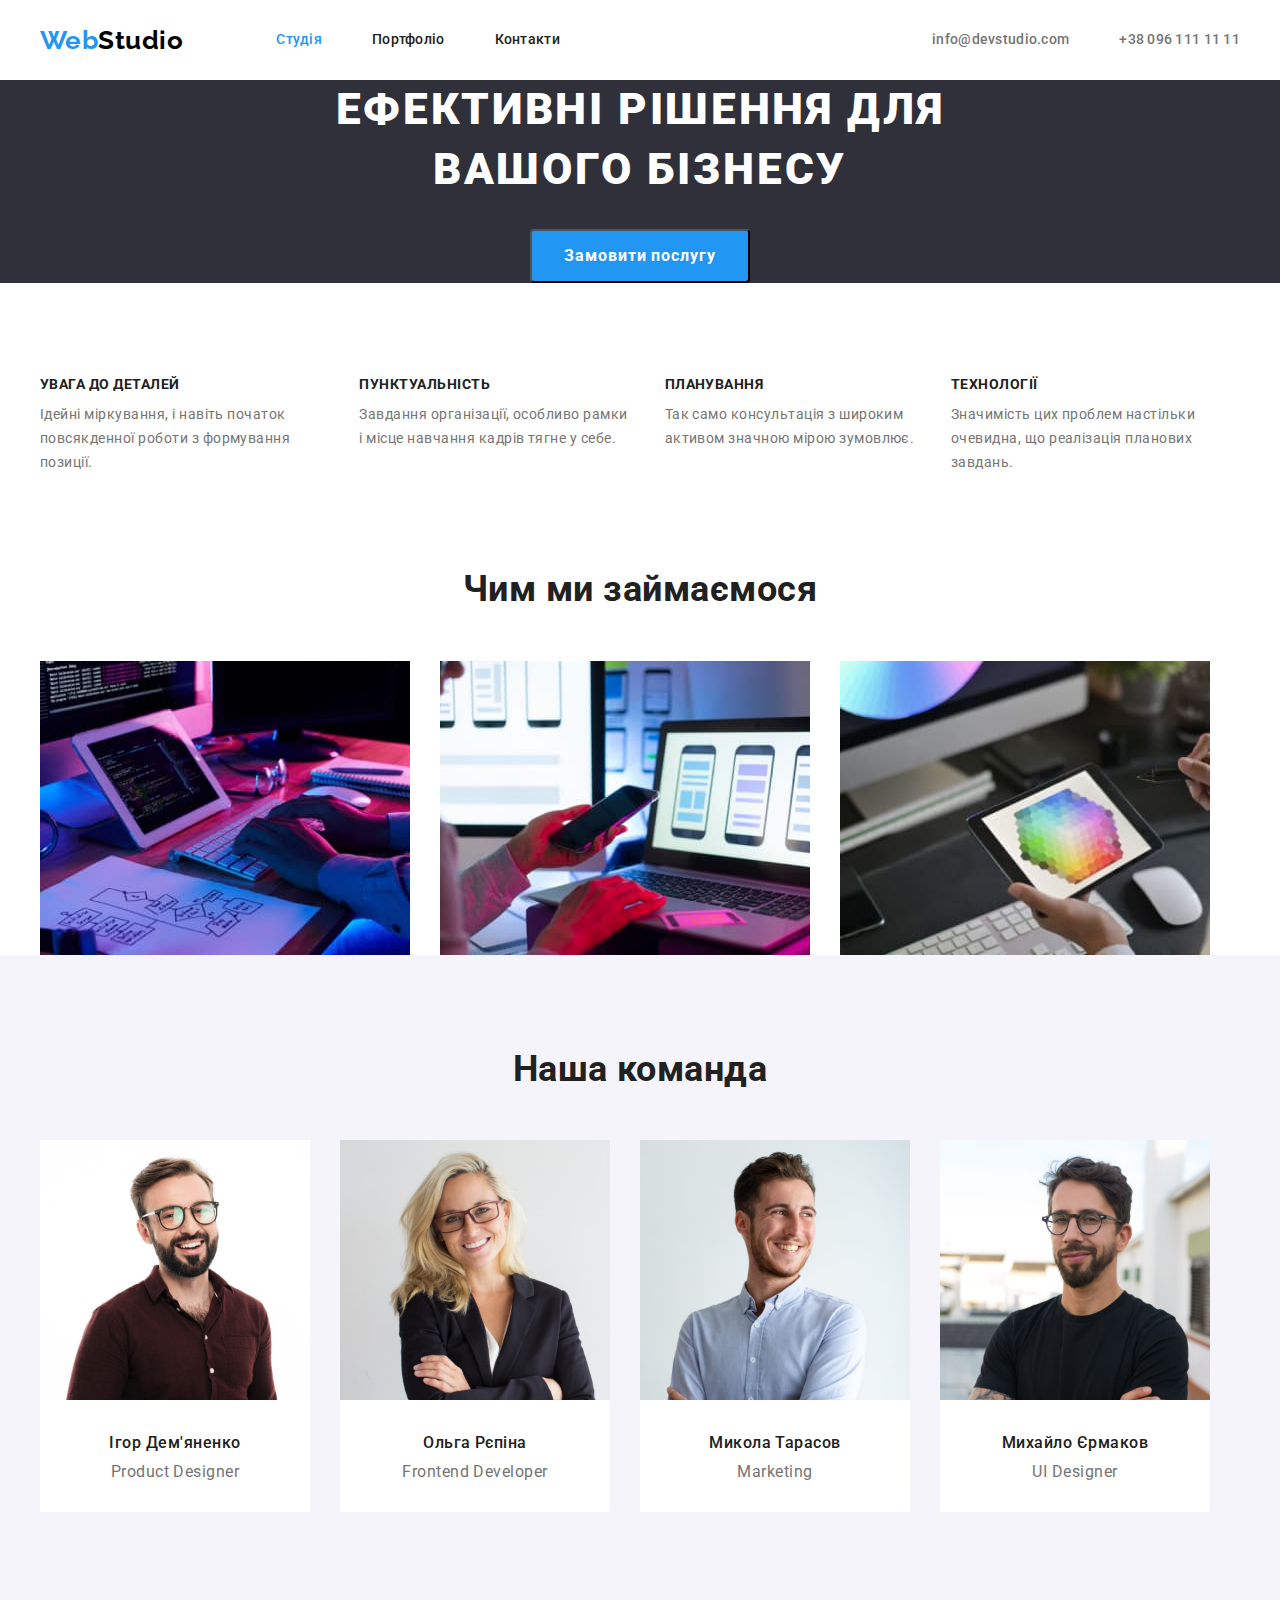
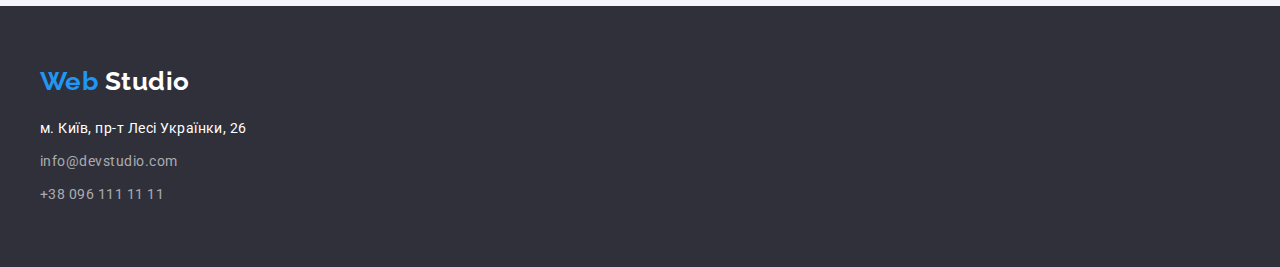
==== index.html @ c7af9ff1 "update css,index,portfolio" ====
<!DOCTYPE html>
<html lang="uk">
  <head>
    <meta charset="UTF-8" />
    <meta http-equiv="X-UA-Compatible" content="IE=edge" />
    <meta name="viewport" content="width=device-width, initial-scale=1.0" />
    <title>Document</title>
    <link rel="preconnect" href="https://fonts.googleapis.com" />
    <link rel="preconnect" href="https://fonts.gstatic.com" crossorigin />
    <link
      href="https://fonts.googleapis.com/css2?family=Raleway:wght@700&family=Roboto:wght@400;500;700;900&display=swap"
      rel="stylesheet"
    />
    <link
      rel="stylesheet"
      href="https://cdnjs.cloudflare.com/ajax/libs/modern-normalize/1.1.0/modern-normalize.min.css"
      integrity="sha512-wpPYUAdjBVSE4KJnH1VR1HeZfpl1ub8YT/NKx4PuQ5NmX2tKuGu6U/JRp5y+Y8XG2tV+wKQpNHVUX03MfMFn9Q=="
      crossorigin="anonymous"
      referrerpolicy="no-referrer"
    />
    <link rel="stylesheet" href="./css/styles.css" />
  </head>
  <body>
    <header class="page-header">
      <div class="container main-header">
        <nav class="site-nav main-header">
          <a class="logo link" href="./index.html">Web<span class="primary">Studio</span></a>
          <ul class="nav-list list">
            <li class="item"><a class="link current" href="./index.html">Студія</a></li>
            <li class="item"><a class="link" href="./portfolio.html">Портфоліо</a></li>
            <li class="item"><a class="link" href="./index.html">Контакти</a></li>
          </ul>
        </nav>

        <ul class="header-link list">
          <li class="item">
            <a class="link" href="mailto:info@devstudio.com">info@devstudio.com</a>
          </li>
          <li class="item"><a class="link" href="tel:+380961111111">+38 096 111 11 11</a></li>
        </ul>
      </div>
    </header>

    <main>
      <!-- hero -->

      <section class="hero">
        <div class="container">
          <h1 class="hero-title">Ефективні рішення для <br />вашого бізнесу</h1>
          <button type="button" class="button pointer">Замовити послугу</button>
        </div>
      </section>

      <!-- features -->
      <section class="features section-padding">
        <div class="container">
          <h2 class="visually-hidden">Переваги</h2>
          <ul class="features-title list">
            <li class="item">
              <h3 class="title">увага до деталей</h3>
              <p class="text">
                Ідейні міркування, і навіть початок повсякденної роботи з формування позиції.
              </p>
            </li>
            <li class="item">
              <h3 class="title">пунктуальність</h3>
              <p class="text">
                Завдання організації, особливо рамки і місце навчання кадрів тягне у себе.
              </p>
            </li>
            <li class="item">
              <h3 class="title">планування</h3>
              <p class="text">Так само консультація з широким активом значною мірою зумовлює.</p>
            </li>
            <li class="item">
              <h3 class="title">технології</h3>
              <p class="text">
                Значимість цих проблем настільки очевидна, що реалізація планових завдань.
              </p>
            </li>
          </ul>
        </div>
      </section>

      <!-- project -->
      <section class="project section-padding">
        <div class="container">
          <h2 class="title">Чим ми займаємося</h2>
          <ul class="project-list list">
            <li class="item">
              <img class="project-img" src="./images/planning.jpg" alt="планування" width="370" />
            </li>
            <li class="item">
              <img class="project-img" src="./images/writing.jpg" alt="написання" width="370" />
            </li>
            <li class="item">
              <img
                class="project-img"
                src="./images/personification.jpg"
                alt="втілення"
                width="370"
              />
            </li>
          </ul>
        </div>
      </section>

      <!-- team -->
      <section class="team section-padding">
        <div class="container">
          <h2 class="title">Наша команда</h2>
          <ul class="team-items">
            <li class="list">
              <img
                class="pic-team"
                src="./images/igor_demyanenko.jpg"
                alt="Ігор Дем'яненко"
                width="270"
              />
              <h3 class="caption">Ігор Дем'яненко</h3>
              <p class="text">Product Designer</p>
            </li>
            <li class="list">
              <img class="pic-team" src="./images/olga_repina.jpg" alt="Ольга Рєпіна" width="270" />
              <h3 class="caption">Ольга Рєпіна</h3>
              <p class="text">Frontend Developer</p>
            </li>
            <li class="list">
              <img
                class="pic-team"
                src="./images/mikola_tarasov.jpg"
                alt="Микола Тарасов"
                width="270"
              />
              <h3 class="caption">Микола Тарасов</h3>
              <p class="text">Marketing</p>
            </li>
            <li class="list">
              <img
                class="pic-team"
                src="./images/mikhaylo_yermakov.jpg"
                alt="Михайло Єрмаков"
                width="270"
              />
              <h3 class="caption">Михайло Єрмаков</h3>
              <p class="text">UI Designer</p>
            </li>
          </ul>
        </div>
      </section>
    </main>
    <!-- footer -->
    <footer class="footer">
      <div class="container">
        <a class="logo link footer-logo" href="./index.html">
          Web <span class="secondary">Studio</span>
        </a>
        <address>
          <ul class="address list">
            <li class="item">
              <a
                class="link-maps link"
                href="https://goo.gl/maps/zHuhAnmV3VbSAH6N6"
                target="_blank"
                rel="noopener noreferrer"
                >м. Київ, пр-т Лесі Українки, 26</a
              >
            </li>
            <li class="item">
              <a class="link-list link" href="mailto:info@devstudio.com">info@devstudio.com</a>
            </li>
            <li class="item">
              <a class="link-list link" href="tel:+380961111111">+38 096 111 11 11</a>
            </li>
          </ul>
        </address>
      </div>
    </footer>
  </body>
</html>
---- css/styles.css ----
:root {
  --prymary-text-color: #212121;
  --title-text-color: #757575;
  --accent-color: #2196f3;
  --accent-black-color: #000000;
  --footer-link-color: rgba(255, 255, 255, 0.6);
  --margin-white-color: #ffffff;
  --accent-fon-color: #2f303a;
  --team-fon-color: #f5f4fa;
}
/* 1170 всього
30
70
15 відступи gatter 30

*/
body {
  margin: 0;
  background-color: var(--margin-white-color);
  color: var(--prymary-text-color);

  font-family: Roboto, sans-serif;
  letter-spacing: 0.03em;
}

.container {
  width: 1200px;
  padding-left: 15px;
  padding-right: 15px;
  margin: 0 auto;
}

.pointer {
  cursor: pointer;
}

.list {
  margin-top: 0;
  margin-bottom: 0;
  list-style: none;
}

.link {
  text-decoration: none;
}

.visually-hidden {
  position: absolute;
  width: 1px;
  height: 1px;
  margin: -1px;
  border: 0;
  padding: 0;

  white-space: nowrap;
  clip-path: inset(100%);
  clip: rect(0 0 0 0);
  overflow: hidden;
}

.logo {
  color: var(--accent-color);
  font-family: Raleway, cursive;

  font-weight: 700;
  font-size: 26px;
  line-height: 1.19;
}
.logo .primary {
  color: var(--accent-black-color);
}
.logo .secondary {
  color: var(--margin-white-color);
}

.section-padding {
  padding-top: 94px;
}

/* header */
.main-header {
  display: flex;
  align-items: center;
}

.header-link {
  display: flex;
  padding-left: 0;
  margin-left: auto;

  font-weight: 500;
  font-size: 14px;
  line-height: 1.14;
  letter-spacing: 0.02em;
}

.header-link .item + .item {
  margin-left: 50px;
}

.header-link .link {
  color: var(--title-text-color);
}

.header-link .link:hover,
.header-link .link:focus {
  color: var(--accent-color);
}

/* nav */
.site-nav {
}
.nav-list {
  display: flex;
  padding-left: 0;
  margin-left: 93px;

  font-weight: 500;
  font-size: 14px;
  line-height: 1.14;
  letter-spacing: 0.02em;
}

.nav-list .item + .item {
  margin-left: 50px;
}

.nav-list .link.current {
  color: var(--accent-color);
}

.nav-list .link {
  display: block;
  padding-top: 32px;
  padding-bottom: 32px;

  color: var(--prymary-text-color);
}

.nav-list .link:hover,
.nav-list .link:focus {
  color: var(--accent-color);
}

/* section hero */
.hero {
  text-align: center;
  background-color: var(--accent-fon-color);
}

.hero-title {
  margin-top: 0;
  margin-bottom: 30;

  text-transform: uppercase;
  color: var(--margin-white-color);
  font-weight: 900;
  font-size: 44px;
  line-height: 1.36;
  letter-spacing: 0.06em;
}

.hero .button {
  border-radius: 4px;
  padding: 10px 32px;

  background-color: var(--accent-color);
  color: var(--margin-white-color);
  font-family: inherit;
  font-weight: 700;
  font-size: 16px;
  line-height: 1.87;
  letter-spacing: 0.06em;
  display: inline-block;
}

.hero .button:hover,
.hero .button:focus {
  background-color: #188ce8;
}

/* section features */
.features-title {
  display: flex;
  padding-left: 0;
}

.features-title .item + .item {
  margin-left: 30px;
}

.features .title {
  margin-top: 0;
  margin-bottom: 10px;

  text-transform: uppercase;
  font-weight: 700;
  font-size: 14px;
  line-height: 1.14;
}

.features .text {
  margin-top: 0;
  margin-bottom: 0;
  color: var(--title-text-color);
  font-size: 14px;
  line-height: 1.71;
}

/* section project */
.project .title {
  margin-top: 0;
  margin-bottom: 50px;

  font-weight: 700;
  font-size: 36px;
  line-height: 1.16;
  text-align: center;
}

.project-img {
  display: block;
}

.project-list .item + .item {
  margin-left: 30px;
}

.project-list {
  display: flex;
  padding-left: 0;
}

/* section team */
.team {
  padding-bottom: 94px;
  background-color: var(--team-fon-color);
}

.team .title {
  margin-top: 0;
  margin-bottom: 50px;

  font-weight: 700;
  font-size: 36px;
  line-height: 1.16;
  text-align: center;
}

.team-items .list + .list {
  margin-left: 30px;
}

.team-items {
  display: flex;
  padding-left: 0;
  margin-bottom: 0;
}

.team .list {
  background-color: var(--margin-white-color);
}

.pic-team {
  margin-bottom: 30px;
}

.team .caption {
  margin-top: 0;
  margin-bottom: 10px;

  font-weight: 500;
  font-size: 16px;
  line-height: 1.18;
  text-align: center;
}

.team .text {
  margin-top: 0;
  margin-bottom: 0;
  padding-bottom: 30px;

  color: var(--title-text-color);
  font-size: 16px;
  line-height: 1.18;
  text-align: center;
}

/* footer */

.footer {
  background-color: var(--accent-fon-color);
}

.footer-logo {
  display: inline-block;
  padding-top: 60px;
  margin-bottom: 20px;
}

.address {
  padding-left: 0;
  padding-bottom: 60px;
}

.link-maps {
  color: var(--margin-white-color);
  font-style: normal;
  font-weight: 400;
  font-size: 14px;
  line-height: 1.71;
}

.address .link-list {
  color: var(--footer-link-color);
  font-style: normal;
  font-weight: 400;
  font-size: 14px;
  line-height: 1.71;
}

.address .link-maps:hover,
.address .link-maps:focus {
  color: var(--accent-color);
}

.address .link-list:hover,
.address .link-list:focus {
  color: var(--accent-color);
}

.address .item:not(:last-child) {
  padding-bottom: 9px;
}

/* portfolio */
.section-function {
  padding-top: 94px;
  padding-bottom: 94px;
}

.function {
  display: flex;
  padding-left: 0;
  margin-bottom: 50px;
  justify-content: center;
}

.function .item + .item {
  margin-left: 8px;
}

.function .button {
  border-radius: 4px;
  padding: 6px 22px;

  background-color: #f5f4fa;
  color: var(--prymary-text-color);
  font-family: inherit;
  font-weight: 500;
  font-size: 16px;
  line-height: 1.62;
  letter-spacing: 0.03em;
}

.function .button:hover,
.function .button:focus {
  background-color: var(--accent-color);
  color: var(--margin-white-color);
}

.portfolio {
  display: flex;
  flex-wrap: wrap;
  padding-left: 0;
}

.portfolio .items {
  width: 370px;
  margin-right: 30px;
  margin-bottom: 30px;
}

.portfolio .items:nth-child(3n) {
  margin-right: 0;
}
.portfolio .items:nth-last-child(-n + 3) {
  margin-bottom: 0;
}

.portfolio-img {
  display: block;
}

.portfolio .title {
  margin-top: 0;
  margin-bottom: 4px;
  padding: 20px 24px 0 24px;
  font-weight: 700;
  font-size: 18px;
  line-height: 2;
  letter-spacing: 0.06em;
}

.portfolio .text {
  margin-top: 0;
  margin-bottom: 0;
  padding: 0 24px 20px 24px;
  color: var(--title-text-color);
  font-size: 16px;
  line-height: 1.87;
}
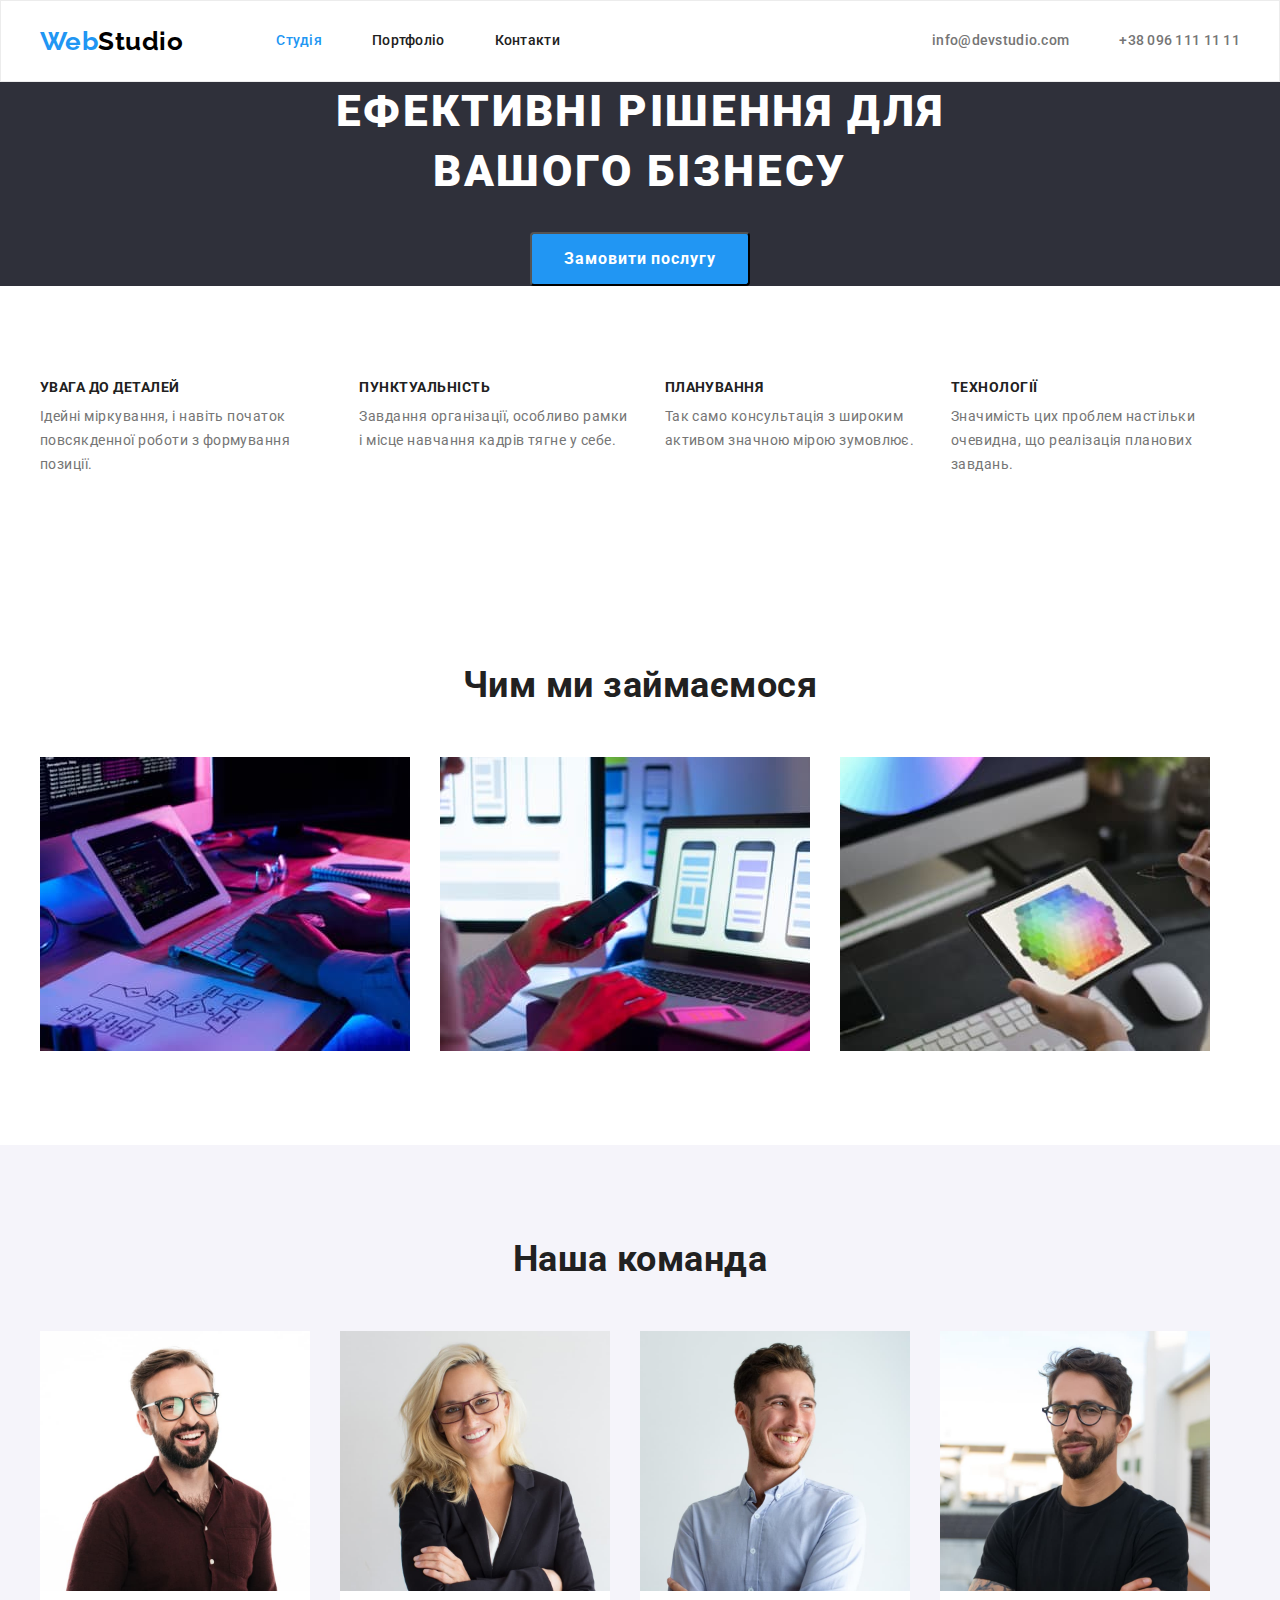
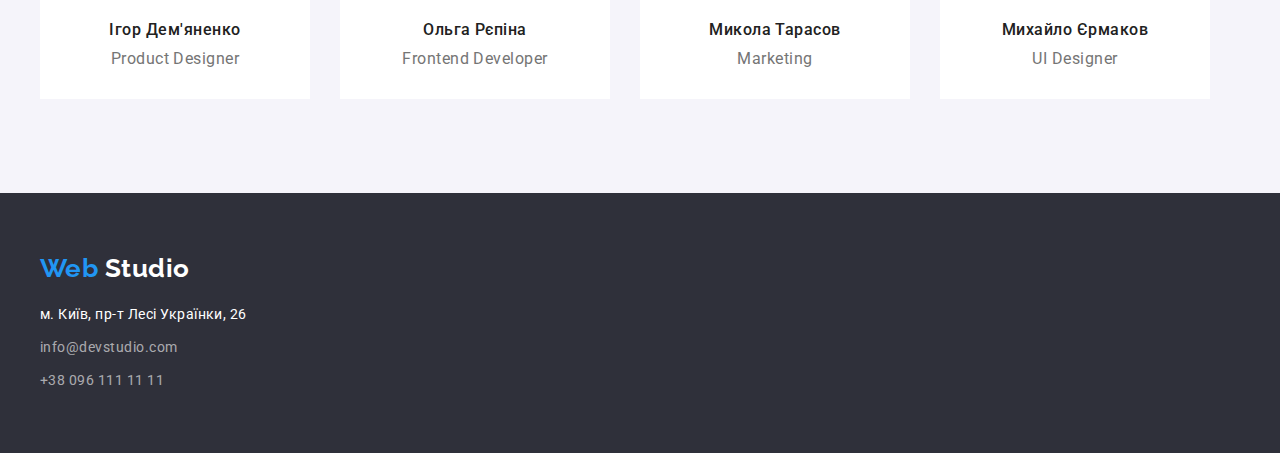
==== commit 7dd60668: "update css,index,portfolio" ====
--- a/index.html
+++ b/index.html
@@ -23,16 +23,16 @@
   <body>
     <header class="page-header">
       <div class="container main-header">
-        <nav class="site-nav main-header">
+        <nav class="site-nav">
           <a class="logo link" href="./index.html">Web<span class="primary">Studio</span></a>
-          <ul class="nav-list list">
+          <ul class="nav-list">
             <li class="item"><a class="link current" href="./index.html">Студія</a></li>
             <li class="item"><a class="link" href="./portfolio.html">Портфоліо</a></li>
             <li class="item"><a class="link" href="./index.html">Контакти</a></li>
           </ul>
         </nav>
 
-        <ul class="header-link list">
+        <ul class="header-link">
           <li class="item">
             <a class="link" href="mailto:info@devstudio.com">info@devstudio.com</a>
           </li>
@@ -46,7 +46,7 @@
 
       <section class="hero">
         <div class="container">
-          <h1 class="hero-title">Ефективні рішення для <br />вашого бізнесу</h1>
+          <h1 class="hero-title">Ефективні рішення для вашого бізнесу</h1>
           <button type="button" class="button pointer">Замовити послугу</button>
         </div>
       </section>
@@ -55,7 +55,7 @@
       <section class="features section-padding">
         <div class="container">
           <h2 class="visually-hidden">Переваги</h2>
-          <ul class="features-title list">
+          <ul class="features-title">
             <li class="item">
               <h3 class="title">увага до деталей</h3>
               <p class="text">
@@ -86,20 +86,15 @@
       <section class="project section-padding">
         <div class="container">
           <h2 class="title">Чим ми займаємося</h2>
-          <ul class="project-list list">
+          <ul class="project-list">
             <li class="item">
-              <img class="project-img" src="./images/planning.jpg" alt="планування" width="370" />
+              <img src="./images/planning.jpg" alt="планування" width="370" />
             </li>
             <li class="item">
-              <img class="project-img" src="./images/writing.jpg" alt="написання" width="370" />
+              <img src="./images/writing.jpg" alt="написання" width="370" />
             </li>
             <li class="item">
-              <img
-                class="project-img"
-                src="./images/personification.jpg"
-                alt="втілення"
-                width="370"
-              />
+              <img src="./images/personification.jpg" alt="втілення" width="370" />
             </li>
           </ul>
         </div>
@@ -111,39 +106,32 @@
           <h2 class="title">Наша команда</h2>
           <ul class="team-items">
             <li class="list">
-              <img
-                class="pic-team"
-                src="./images/igor_demyanenko.jpg"
-                alt="Ігор Дем'яненко"
-                width="270"
-              />
-              <h3 class="caption">Ігор Дем'яненко</h3>
-              <p class="text">Product Designer</p>
+              <img src="./images/igor_demyanenko.jpg" alt="Ігор Дем'яненко" width="270" />
+              <div class="team-content">
+                <h3 class="caption">Ігор Дем'яненко</h3>
+                <p class="text">Product Designer</p>
+              </div>
             </li>
             <li class="list">
-              <img class="pic-team" src="./images/olga_repina.jpg" alt="Ольга Рєпіна" width="270" />
-              <h3 class="caption">Ольга Рєпіна</h3>
-              <p class="text">Frontend Developer</p>
+              <img src="./images/olga_repina.jpg" alt="Ольга Рєпіна" width="270" />
+              <div class="team-content">
+                <h3 class="caption">Ольга Рєпіна</h3>
+                <p class="text">Frontend Developer</p>
+              </div>
             </li>
             <li class="list">
-              <img
-                class="pic-team"
-                src="./images/mikola_tarasov.jpg"
-                alt="Микола Тарасов"
-                width="270"
-              />
-              <h3 class="caption">Микола Тарасов</h3>
-              <p class="text">Marketing</p>
+              <img src="./images/mikola_tarasov.jpg" alt="Микола Тарасов" width="270" />
+              <div class="team-content">
+                <h3 class="caption">Микола Тарасов</h3>
+                <p class="text">Marketing</p>
+              </div>
             </li>
             <li class="list">
-              <img
-                class="pic-team"
-                src="./images/mikhaylo_yermakov.jpg"
-                alt="Михайло Єрмаков"
-                width="270"
-              />
-              <h3 class="caption">Михайло Єрмаков</h3>
-              <p class="text">UI Designer</p>
+              <img src="./images/mikhaylo_yermakov.jpg" alt="Михайло Єрмаков" width="270" />
+              <div class="team-content">
+                <h3 class="caption">Михайло Єрмаков</h3>
+                <p class="text">UI Designer</p>
+              </div>
             </li>
           </ul>
         </div>
@@ -156,7 +144,7 @@
           Web <span class="secondary">Studio</span>
         </a>
         <address>
-          <ul class="address list">
+          <ul class="address">
             <li class="item">
               <a
                 class="link-maps link"
--- a/css/styles.css
+++ b/css/styles.css
@@ -8,12 +8,7 @@
   --accent-fon-color: #2f303a;
   --team-fon-color: #f5f4fa;
 }
-/* 1170 всього
-30
-70
-15 відступи gatter 30
-
-*/
+
 body {
   margin: 0;
   background-color: var(--margin-white-color);
@@ -21,6 +16,26 @@
 
   font-family: Roboto, sans-serif;
   letter-spacing: 0.03em;
+}
+
+/* utylyti */
+h1,
+h2,
+h3,
+h4,
+h5,
+h6,
+p {
+  margin: 0;
+}
+ul {
+  margin: 0;
+  padding: 0;
+  list-style: none;
+}
+img {
+  display: block;
+  max-width: 100%;
 }
 
 .container {
@@ -32,12 +47,6 @@
 
 .pointer {
   cursor: pointer;
-}
-
-.list {
-  margin-top: 0;
-  margin-bottom: 0;
-  list-style: none;
 }
 
 .link {
@@ -75,10 +84,18 @@
 
 .section-padding {
   padding-top: 94px;
+  padding-bottom: 94px;
 }
 
 /* header */
+.page-header {
+  border: 1px solid #ececec;
+}
 .main-header {
+  display: flex;
+  align-items: center;
+}
+.site-nav {
   display: flex;
   align-items: center;
 }
@@ -108,8 +125,7 @@
 }
 
 /* nav */
-.site-nav {
-}
+
 .nav-list {
   display: flex;
   padding-left: 0;
@@ -149,8 +165,10 @@
 }
 
 .hero-title {
-  margin-top: 0;
-  margin-bottom: 30;
+  max-width: 696px;
+  margin-left: auto;
+  margin-right: auto;
+  margin-bottom: 30px;
 
   text-transform: uppercase;
   color: var(--margin-white-color);
@@ -218,10 +236,6 @@
   text-align: center;
 }
 
-.project-img {
-  display: block;
-}
-
 .project-list .item + .item {
   margin-left: 30px;
 }
@@ -261,12 +275,11 @@
   background-color: var(--margin-white-color);
 }
 
-.pic-team {
-  margin-bottom: 30px;
+.team-content {
+  padding: 30px 0;
 }
 
 .team .caption {
-  margin-top: 0;
   margin-bottom: 10px;
 
   font-weight: 500;
@@ -276,10 +289,6 @@
 }
 
 .team .text {
-  margin-top: 0;
-  margin-bottom: 0;
-  padding-bottom: 30px;
-
   color: var(--title-text-color);
   font-size: 16px;
   line-height: 1.18;
@@ -330,7 +339,7 @@
 }
 
 .address .item:not(:last-child) {
-  padding-bottom: 9px;
+  margin-bottom: 9px;
 }
 
 /* portfolio */
@@ -373,29 +382,25 @@
   display: flex;
   flex-wrap: wrap;
   padding-left: 0;
-}
-
-.portfolio .items {
-  width: 370px;
-  margin-right: 30px;
-  margin-bottom: 30px;
-}
-
-.portfolio .items:nth-child(3n) {
-  margin-right: 0;
-}
-.portfolio .items:nth-last-child(-n + 3) {
-  margin-bottom: 0;
-}
-
-.portfolio-img {
-  display: block;
+  margin-left: -30px;
+  margin-top: -30px;
+}
+
+.portfolio > .items {
+  flex-basis: calc(100% / 3 - 30px);
+  margin-left: 30px;
+  margin-top: 30px;
+}
+
+.portfolio-content {
+  padding: 20px 24px;
+  border: 1px solid #eeeeee;
 }
 
 .portfolio .title {
   margin-top: 0;
   margin-bottom: 4px;
-  padding: 20px 24px 0 24px;
+
   font-weight: 700;
   font-size: 18px;
   line-height: 2;
@@ -405,7 +410,7 @@
 .portfolio .text {
   margin-top: 0;
   margin-bottom: 0;
-  padding: 0 24px 20px 24px;
+
   color: var(--title-text-color);
   font-size: 16px;
   line-height: 1.87;
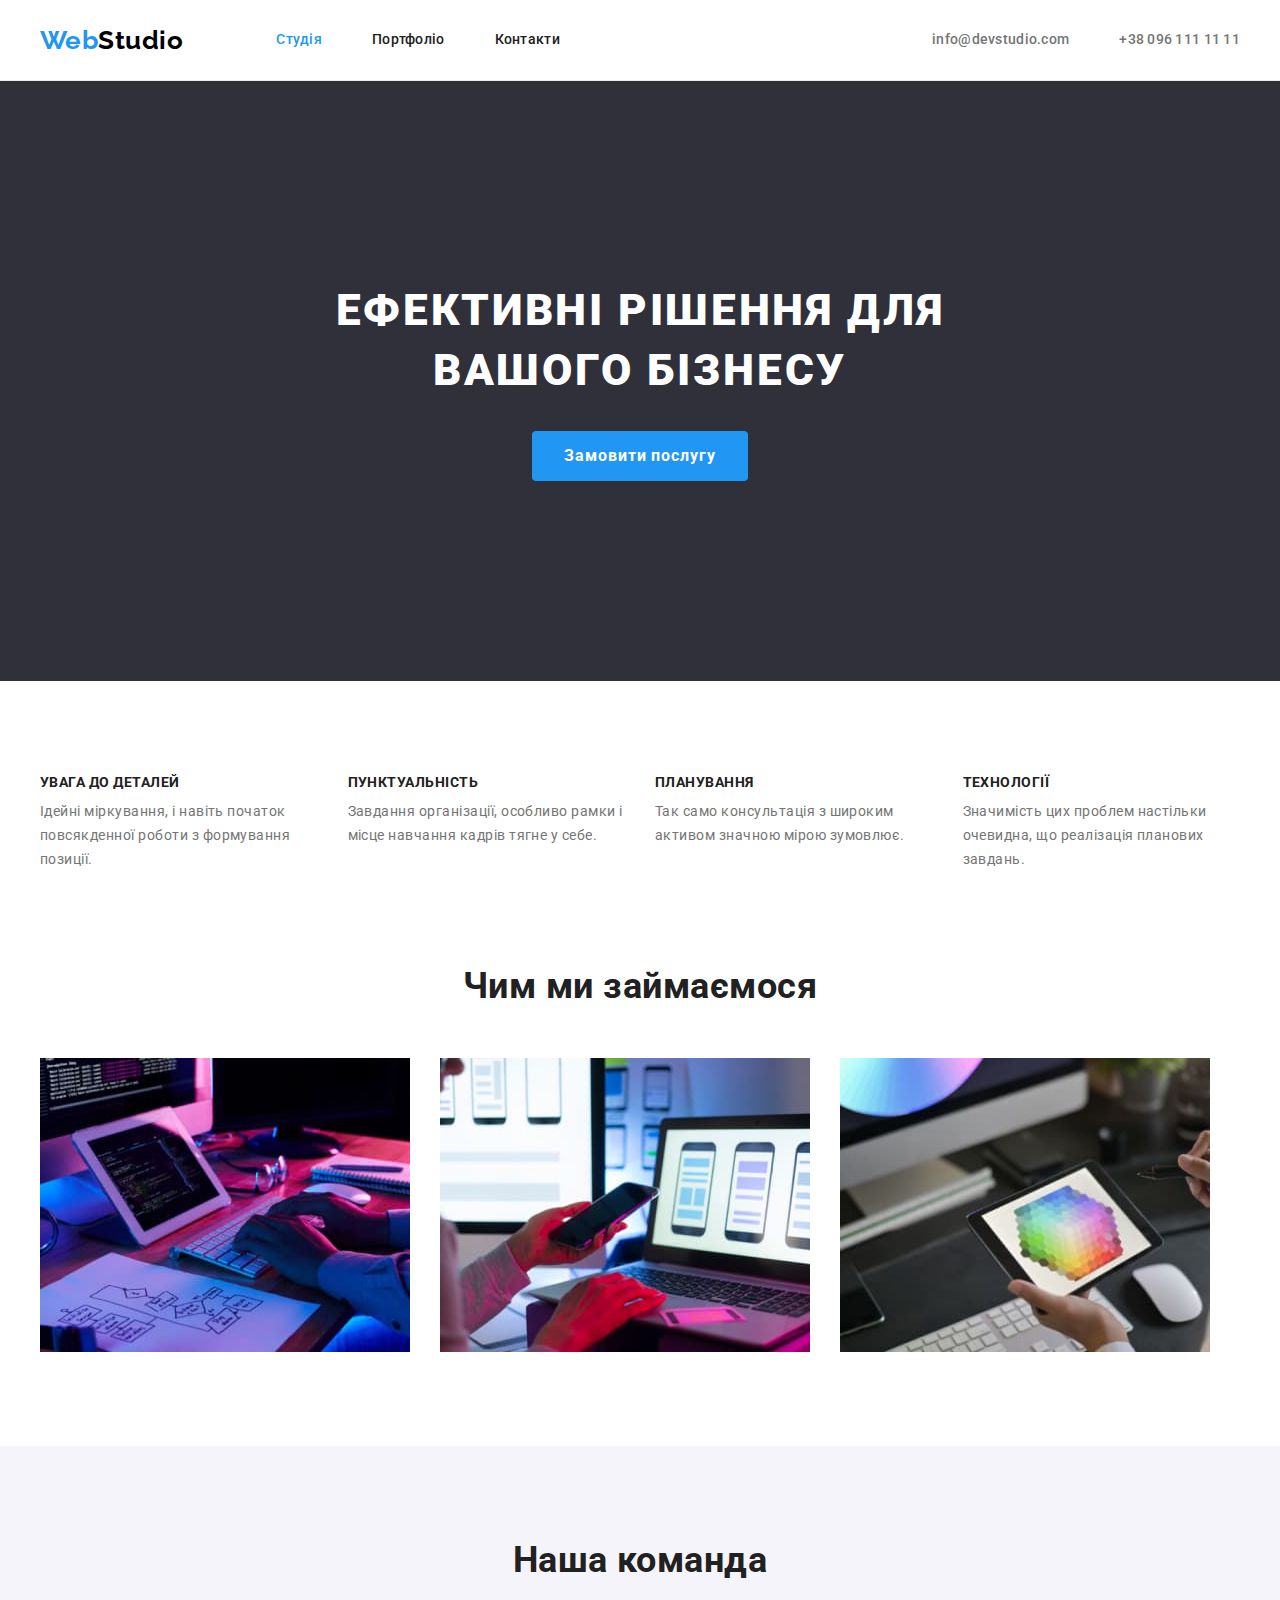
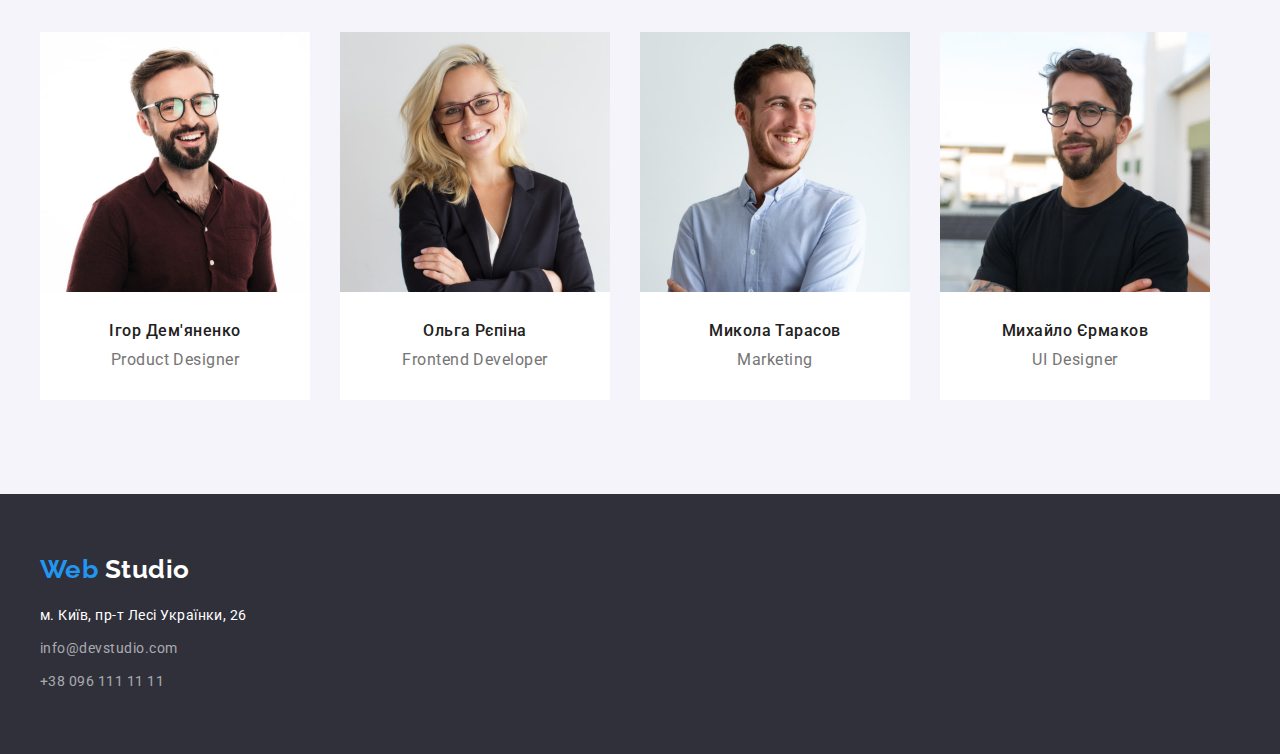
==== commit 0045f3fa: "update css,index" ====
--- a/index.html
+++ b/index.html
@@ -52,7 +52,7 @@
       </section>
 
       <!-- features -->
-      <section class="features section-padding">
+      <section class="features">
         <div class="container">
           <h2 class="visually-hidden">Переваги</h2>
           <ul class="features-title">
--- a/css/styles.css
+++ b/css/styles.css
@@ -89,7 +89,7 @@
 
 /* header */
 .page-header {
-  border: 1px solid #ececec;
+  border-bottom: 1px solid #ececec;
 }
 .main-header {
   display: flex;
@@ -160,6 +160,8 @@
 
 /* section hero */
 .hero {
+  padding-top: 200px;
+  padding-bottom: 200px;
   text-align: center;
   background-color: var(--accent-fon-color);
 }
@@ -179,6 +181,7 @@
 }
 
 .hero .button {
+  border: none;
   border-radius: 4px;
   padding: 10px 32px;
 
@@ -198,6 +201,9 @@
 }
 
 /* section features */
+.features {
+  padding-top: 94px;
+}
 .features-title {
   display: flex;
   padding-left: 0;
@@ -205,6 +211,9 @@
 
 .features-title .item + .item {
   margin-left: 30px;
+}
+.features-title > .item {
+  flex-basis: calc(100% / 4);
 }
 
 .features .title {
@@ -298,18 +307,15 @@
 /* footer */
 
 .footer {
+  padding-top: 60px;
+  padding-bottom: 60px;
+
   background-color: var(--accent-fon-color);
 }
 
 .footer-logo {
   display: inline-block;
-  padding-top: 60px;
   margin-bottom: 20px;
-}
-
-.address {
-  padding-left: 0;
-  padding-bottom: 60px;
 }
 
 .link-maps {
@@ -360,6 +366,7 @@
 }
 
 .function .button {
+  border: none;
   border-radius: 4px;
   padding: 6px 22px;
 
@@ -395,6 +402,7 @@
 .portfolio-content {
   padding: 20px 24px;
   border: 1px solid #eeeeee;
+  border-top: none;
 }
 
 .portfolio .title {
